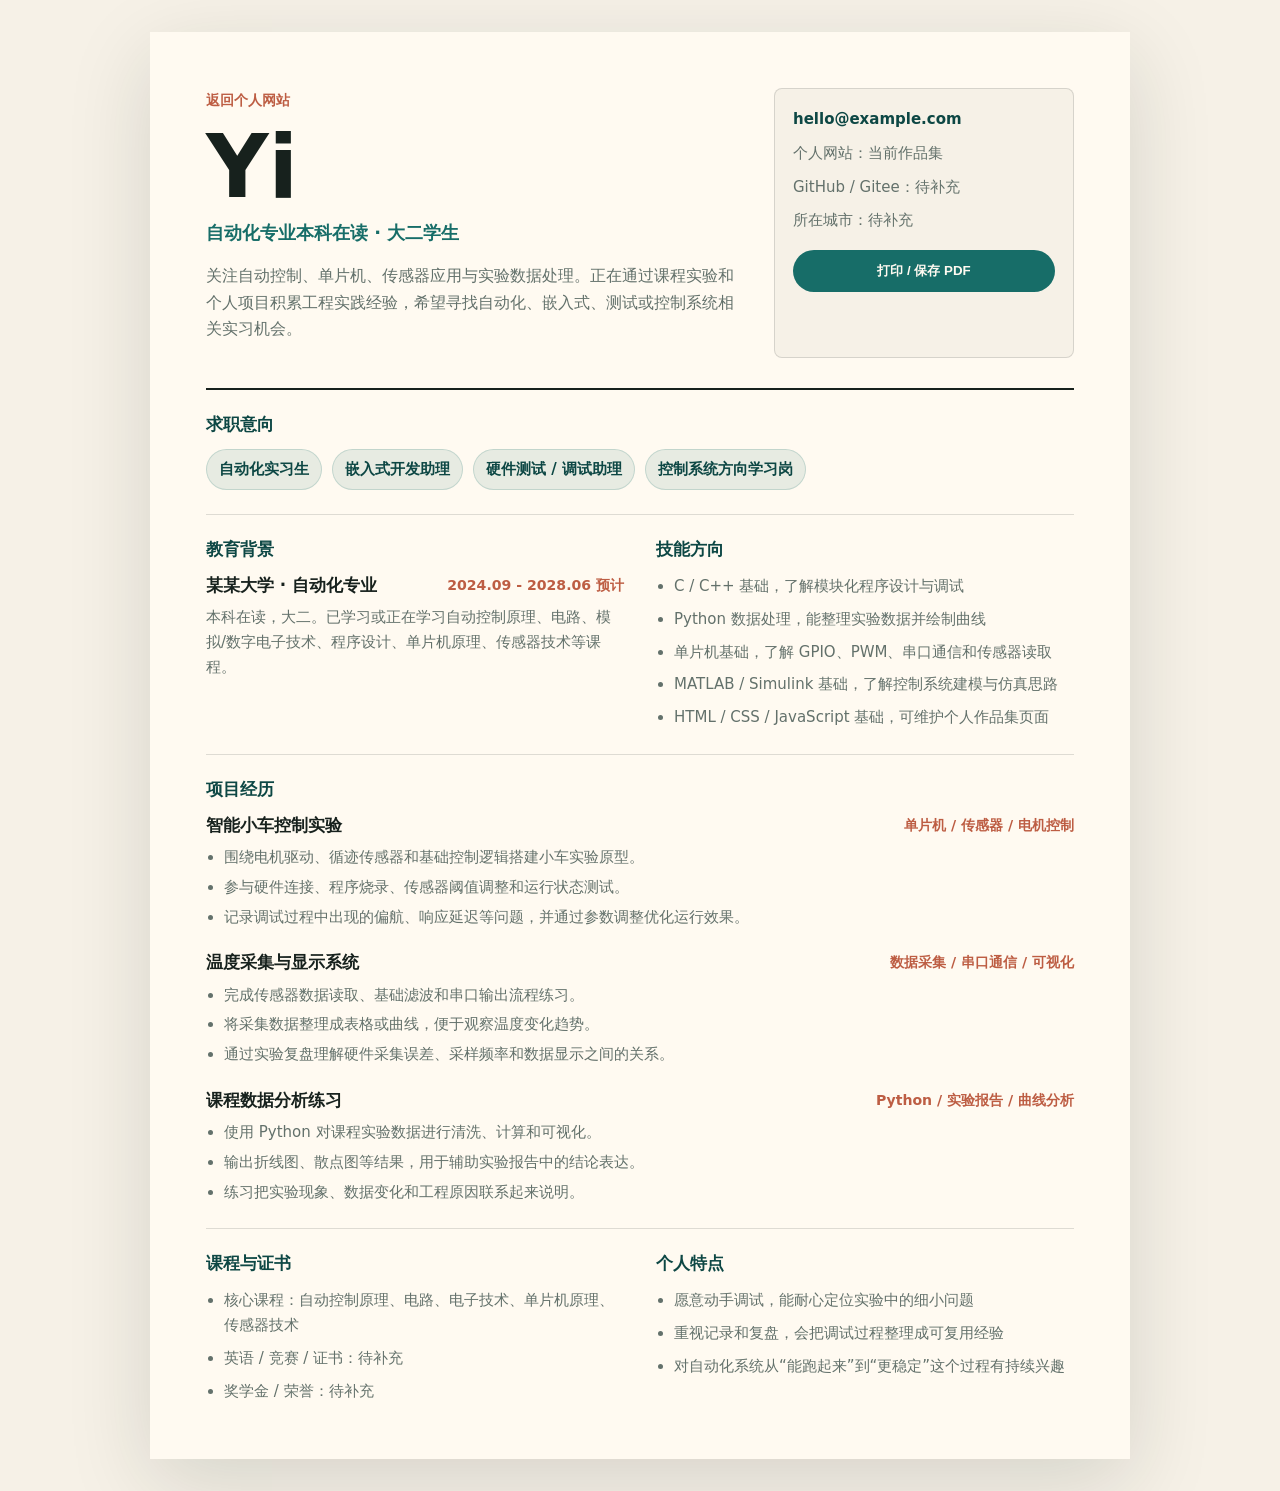
==== resume.html @ 299e54a9 "Publish personal website" ====
<!doctype html>
<html lang="zh-CN">
  <head>
    <meta charset="utf-8" />
    <meta name="viewport" content="width=device-width, initial-scale=1" />
    <title>Yi | 自动化专业学生简历</title>
    <meta
      name="description"
      content="Yi 的自动化专业学生简历，包含教育背景、技能、项目经历和联系方式。"
    />
    <link rel="stylesheet" href="resume.css" />
  </head>
  <body>
    <main class="resume-page" aria-label="个人简历">
      <header class="resume-header">
        <div>
          <a class="back-link" href="index.html">返回个人网站</a>
          <h1>Yi</h1>
          <p class="headline">自动化专业本科在读 · 大二学生</p>
          <p class="summary">
            关注自动控制、单片机、传感器应用与实验数据处理。正在通过课程实验和个人项目积累工程实践经验，希望寻找自动化、嵌入式、测试或控制系统相关实习机会。
          </p>
        </div>
        <aside class="contact-card" aria-label="联系方式">
          <a href="mailto:hello@example.com">hello@example.com</a>
          <span>个人网站：当前作品集</span>
          <span>GitHub / Gitee：待补充</span>
          <span>所在城市：待补充</span>
          <button type="button" onclick="window.print()">打印 / 保存 PDF</button>
        </aside>
      </header>

      <section class="resume-section">
        <h2>求职意向</h2>
        <div class="intent-list">
          <span>自动化实习生</span>
          <span>嵌入式开发助理</span>
          <span>硬件测试 / 调试助理</span>
          <span>控制系统方向学习岗</span>
        </div>
      </section>

      <section class="resume-section two-column">
        <div>
          <h2>教育背景</h2>
          <article class="item">
            <div class="item-title">
              <h3>某某大学 · 自动化专业</h3>
              <span>2024.09 - 2028.06 预计</span>
            </div>
            <p>
              本科在读，大二。已学习或正在学习自动控制原理、电路、模拟/数字电子技术、程序设计、单片机原理、传感器技术等课程。
            </p>
          </article>
        </div>
        <div>
          <h2>技能方向</h2>
          <ul class="skill-list">
            <li>C / C++ 基础，了解模块化程序设计与调试</li>
            <li>Python 数据处理，能整理实验数据并绘制曲线</li>
            <li>单片机基础，了解 GPIO、PWM、串口通信和传感器读取</li>
            <li>MATLAB / Simulink 基础，了解控制系统建模与仿真思路</li>
            <li>HTML / CSS / JavaScript 基础，可维护个人作品集页面</li>
          </ul>
        </div>
      </section>

      <section class="resume-section">
        <h2>项目经历</h2>
        <article class="item project">
          <div class="item-title">
            <h3>智能小车控制实验</h3>
            <span>单片机 / 传感器 / 电机控制</span>
          </div>
          <ul>
            <li>围绕电机驱动、循迹传感器和基础控制逻辑搭建小车实验原型。</li>
            <li>参与硬件连接、程序烧录、传感器阈值调整和运行状态测试。</li>
            <li>记录调试过程中出现的偏航、响应延迟等问题，并通过参数调整优化运行效果。</li>
          </ul>
        </article>
        <article class="item project">
          <div class="item-title">
            <h3>温度采集与显示系统</h3>
            <span>数据采集 / 串口通信 / 可视化</span>
          </div>
          <ul>
            <li>完成传感器数据读取、基础滤波和串口输出流程练习。</li>
            <li>将采集数据整理成表格或曲线，便于观察温度变化趋势。</li>
            <li>通过实验复盘理解硬件采集误差、采样频率和数据显示之间的关系。</li>
          </ul>
        </article>
        <article class="item project">
          <div class="item-title">
            <h3>课程数据分析练习</h3>
            <span>Python / 实验报告 / 曲线分析</span>
          </div>
          <ul>
            <li>使用 Python 对课程实验数据进行清洗、计算和可视化。</li>
            <li>输出折线图、散点图等结果，用于辅助实验报告中的结论表达。</li>
            <li>练习把实验现象、数据变化和工程原因联系起来说明。</li>
          </ul>
        </article>
      </section>

      <section class="resume-section two-column">
        <div>
          <h2>课程与证书</h2>
          <ul class="plain-list">
            <li>核心课程：自动控制原理、电路、电子技术、单片机原理、传感器技术</li>
            <li>英语 / 竞赛 / 证书：待补充</li>
            <li>奖学金 / 荣誉：待补充</li>
          </ul>
        </div>
        <div>
          <h2>个人特点</h2>
          <ul class="plain-list">
            <li>愿意动手调试，能耐心定位实验中的细小问题</li>
            <li>重视记录和复盘，会把调试过程整理成可复用经验</li>
            <li>对自动化系统从“能跑起来”到“更稳定”这个过程有持续兴趣</li>
          </ul>
        </div>
      </section>
    </main>
  </body>
</html>
---- resume.css ----
:root {
  color-scheme: light;
  --ink: #17211d;
  --muted: #63716b;
  --paper: #f6f1e7;
  --card: #fffaf1;
  --line: rgba(23, 33, 29, 0.14);
  --teal: #176d68;
  --teal-dark: #0d4744;
  --coral: #bd5d43;
  font-family: Inter, ui-sans-serif, system-ui, -apple-system, BlinkMacSystemFont, "Segoe UI", sans-serif;
}

* {
  box-sizing: border-box;
}

body {
  background: var(--paper);
  color: var(--ink);
  font-size: 15px;
  line-height: 1.65;
  margin: 0;
}

a {
  color: inherit;
  text-decoration: none;
}

.resume-page {
  background: var(--card);
  box-shadow: 0 24px 80px rgba(23, 33, 29, 0.14);
  margin: 32px auto;
  max-width: 980px;
  min-height: calc(100vh - 64px);
  padding: clamp(28px, 5vw, 56px);
}

.resume-header {
  border-bottom: 2px solid var(--ink);
  display: grid;
  gap: 32px;
  grid-template-columns: minmax(0, 1fr) 300px;
  padding-bottom: 30px;
}

.back-link {
  color: var(--coral);
  display: inline-block;
  font-size: 0.88rem;
  font-weight: 800;
  margin-bottom: 16px;
}

h1,
h2,
h3,
p {
  margin-top: 0;
}

h1 {
  font-size: clamp(3rem, 8vw, 5.4rem);
  letter-spacing: 0;
  line-height: 0.92;
  margin-bottom: 10px;
}

h2 {
  color: var(--teal-dark);
  font-size: 1.05rem;
  letter-spacing: 0;
  line-height: 1.25;
  margin-bottom: 14px;
}

h3 {
  font-size: 1.05rem;
  line-height: 1.35;
  margin-bottom: 0;
}

.headline {
  color: var(--teal);
  font-size: 1.12rem;
  font-weight: 800;
  margin-bottom: 16px;
}

.summary {
  color: var(--muted);
  font-size: 1rem;
  max-width: 650px;
}

.contact-card {
  align-content: start;
  background: var(--paper);
  border: 1px solid var(--line);
  border-radius: 8px;
  display: grid;
  gap: 9px;
  padding: 18px;
}

.contact-card a {
  color: var(--teal-dark);
  font-weight: 900;
  overflow-wrap: anywhere;
}

.contact-card span {
  color: var(--muted);
}

.contact-card button {
  background: var(--teal);
  border: 0;
  border-radius: 999px;
  color: #fffaf1;
  cursor: pointer;
  font-weight: 800;
  margin-top: 8px;
  min-height: 42px;
  padding: 10px 14px;
}

.resume-section {
  border-bottom: 1px solid var(--line);
  padding: 24px 0;
}

.resume-section:last-child {
  border-bottom: 0;
  padding-bottom: 0;
}

.two-column {
  display: grid;
  gap: 32px;
  grid-template-columns: minmax(0, 1fr) minmax(0, 1fr);
}

.intent-list {
  display: flex;
  flex-wrap: wrap;
  gap: 10px;
}

.intent-list span {
  background: rgba(23, 109, 104, 0.1);
  border: 1px solid rgba(23, 109, 104, 0.18);
  border-radius: 999px;
  color: var(--teal-dark);
  font-weight: 800;
  padding: 7px 12px;
}

.item + .item {
  margin-top: 22px;
}

.item-title {
  align-items: start;
  display: flex;
  gap: 16px;
  justify-content: space-between;
  margin-bottom: 8px;
}

.item-title span {
  color: var(--coral);
  flex: 0 0 auto;
  font-size: 0.88rem;
  font-weight: 800;
  text-align: right;
}

.item p,
li {
  color: var(--muted);
}

ul {
  margin: 0;
  padding-left: 18px;
}

.skill-list,
.plain-list {
  display: grid;
  gap: 8px;
}

.project ul {
  display: grid;
  gap: 5px;
}

@media (max-width: 760px) {
  .resume-page {
    margin: 0;
    min-height: 100vh;
  }

  .resume-header,
  .two-column {
    grid-template-columns: 1fr;
  }

  .item-title {
    display: block;
  }

  .item-title span {
    display: block;
    margin-top: 4px;
    text-align: left;
  }
}

@media print {
  @page {
    margin: 12mm;
    size: A4;
  }

  body {
    background: #fff;
    font-size: 12px;
  }

  .resume-page {
    box-shadow: none;
    margin: 0;
    max-width: none;
    min-height: 0;
    padding: 0;
  }

  .back-link,
  .contact-card button {
    display: none;
  }

  .resume-header {
    gap: 18px;
    grid-template-columns: minmax(0, 1fr) 250px;
    padding-bottom: 16px;
  }

  h1 {
    font-size: 44px;
  }

  .headline,
  .summary {
    margin-bottom: 8px;
  }

  .resume-section {
    padding: 14px 0;
  }

  .item + .item {
    margin-top: 12px;
  }
}
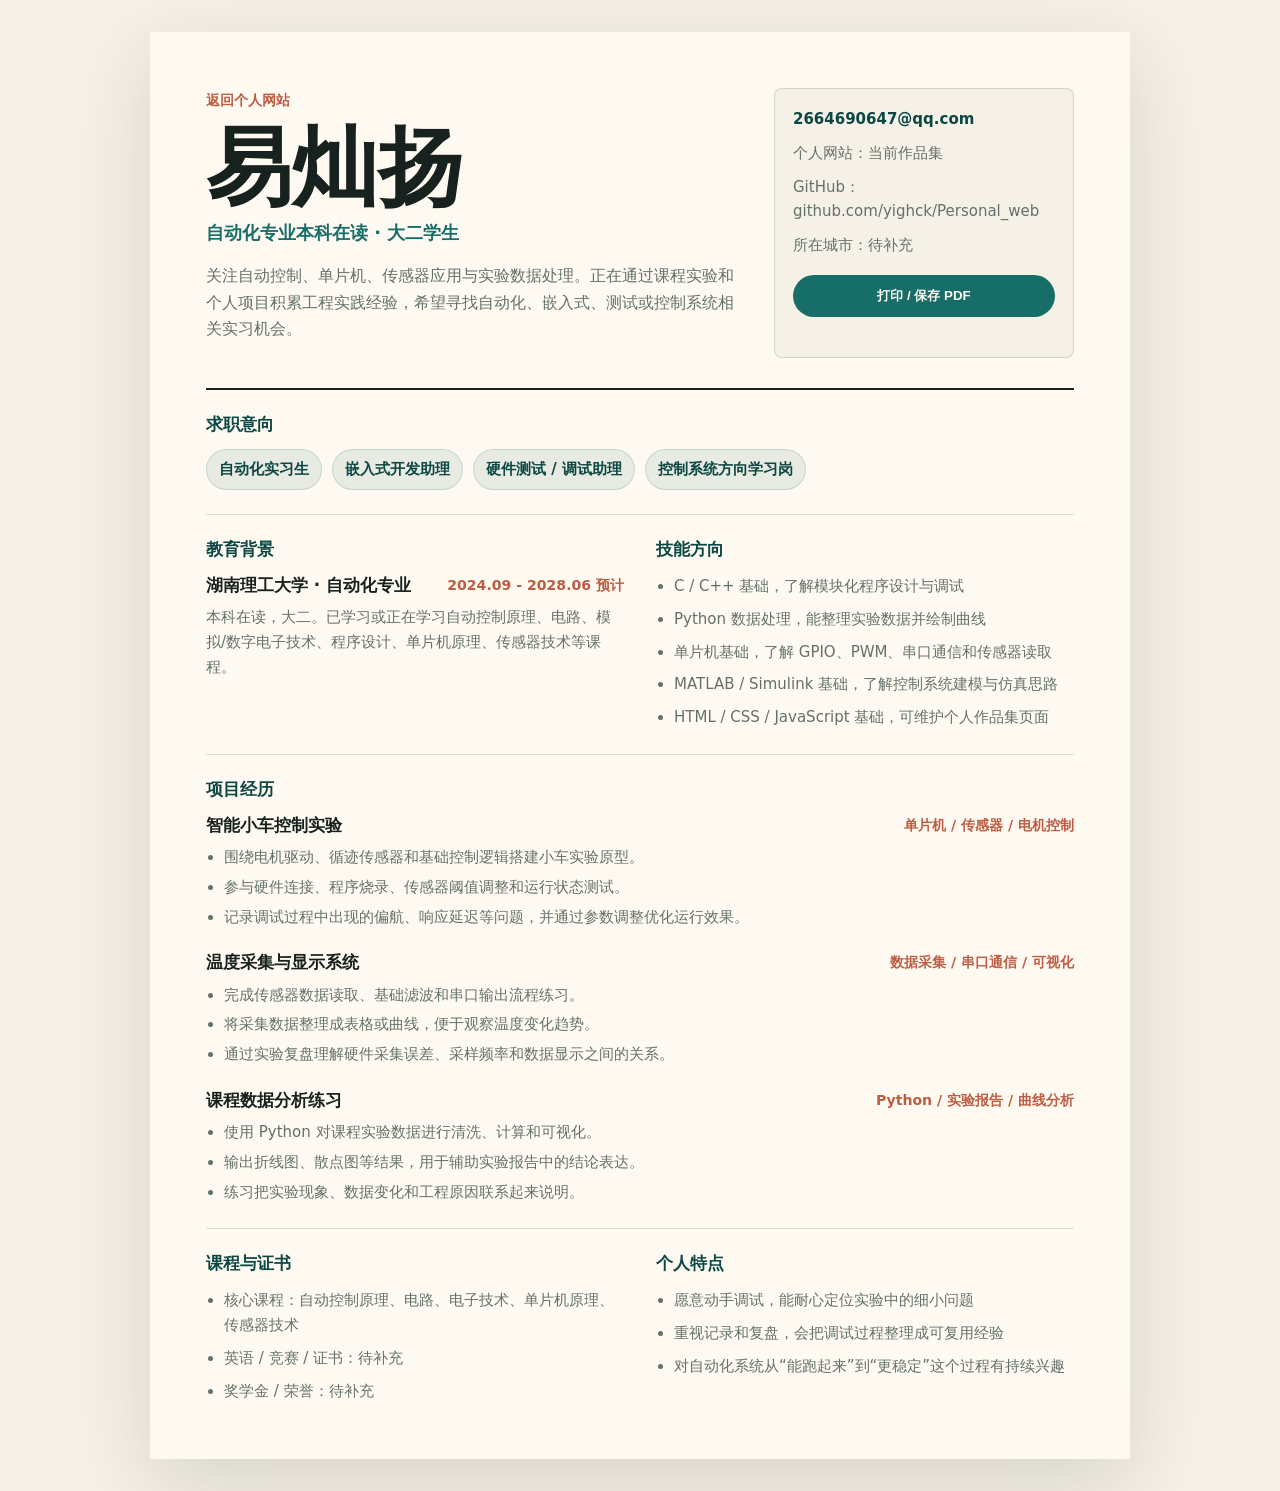
==== commit ea6622a5: "Update personal information" ====
--- a/resume.html
+++ b/resume.html
@@ -3,10 +3,10 @@
   <head>
     <meta charset="utf-8" />
     <meta name="viewport" content="width=device-width, initial-scale=1" />
-    <title>Yi | 自动化专业学生简历</title>
+    <title>易灿扬 | 自动化专业学生简历</title>
     <meta
       name="description"
-      content="Yi 的自动化专业学生简历，包含教育背景、技能、项目经历和联系方式。"
+      content="易灿扬的自动化专业学生简历，包含教育背景、技能、项目经历和联系方式。"
     />
     <link rel="stylesheet" href="resume.css" />
   </head>
@@ -15,16 +15,16 @@
       <header class="resume-header">
         <div>
           <a class="back-link" href="index.html">返回个人网站</a>
-          <h1>Yi</h1>
+          <h1>易灿扬</h1>
           <p class="headline">自动化专业本科在读 · 大二学生</p>
           <p class="summary">
             关注自动控制、单片机、传感器应用与实验数据处理。正在通过课程实验和个人项目积累工程实践经验，希望寻找自动化、嵌入式、测试或控制系统相关实习机会。
           </p>
         </div>
         <aside class="contact-card" aria-label="联系方式">
-          <a href="mailto:hello@example.com">hello@example.com</a>
+          <a href="mailto:2664690647@qq.com">2664690647@qq.com</a>
           <span>个人网站：当前作品集</span>
-          <span>GitHub / Gitee：待补充</span>
+          <span>GitHub：github.com/yighck/Personal_web</span>
           <span>所在城市：待补充</span>
           <button type="button" onclick="window.print()">打印 / 保存 PDF</button>
         </aside>
@@ -45,7 +45,7 @@
           <h2>教育背景</h2>
           <article class="item">
             <div class="item-title">
-              <h3>某某大学 · 自动化专业</h3>
+              <h3>湖南理工大学 · 自动化专业</h3>
               <span>2024.09 - 2028.06 预计</span>
             </div>
             <p>
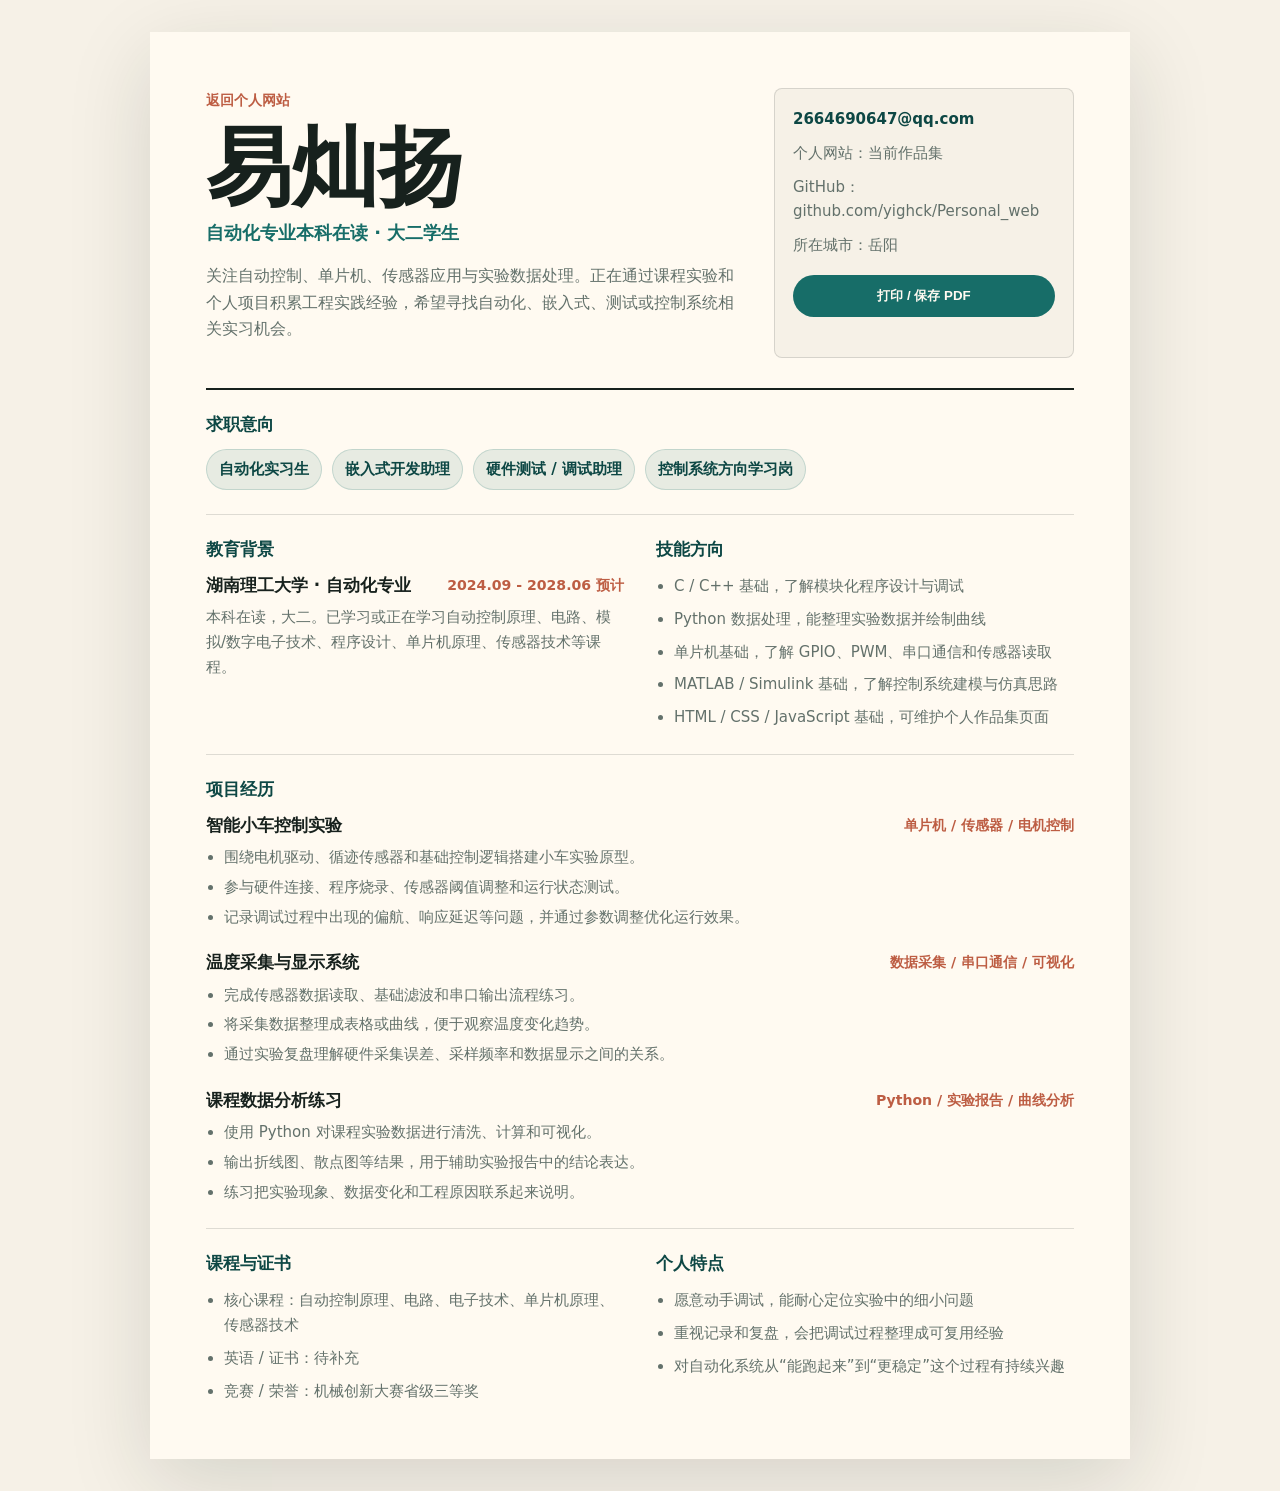
==== commit c4fb16d9: "Update resume city and award" ====
--- a/resume.html
+++ b/resume.html
@@ -25,7 +25,7 @@
           <a href="mailto:2664690647@qq.com">2664690647@qq.com</a>
           <span>个人网站：当前作品集</span>
           <span>GitHub：github.com/yighck/Personal_web</span>
-          <span>所在城市：待补充</span>
+          <span>所在城市：岳阳</span>
           <button type="button" onclick="window.print()">打印 / 保存 PDF</button>
         </aside>
       </header>
@@ -107,8 +107,8 @@
           <h2>课程与证书</h2>
           <ul class="plain-list">
             <li>核心课程：自动控制原理、电路、电子技术、单片机原理、传感器技术</li>
-            <li>英语 / 竞赛 / 证书：待补充</li>
-            <li>奖学金 / 荣誉：待补充</li>
+            <li>英语 / 证书：待补充</li>
+            <li>竞赛 / 荣誉：机械创新大赛省级三等奖</li>
           </ul>
         </div>
         <div>
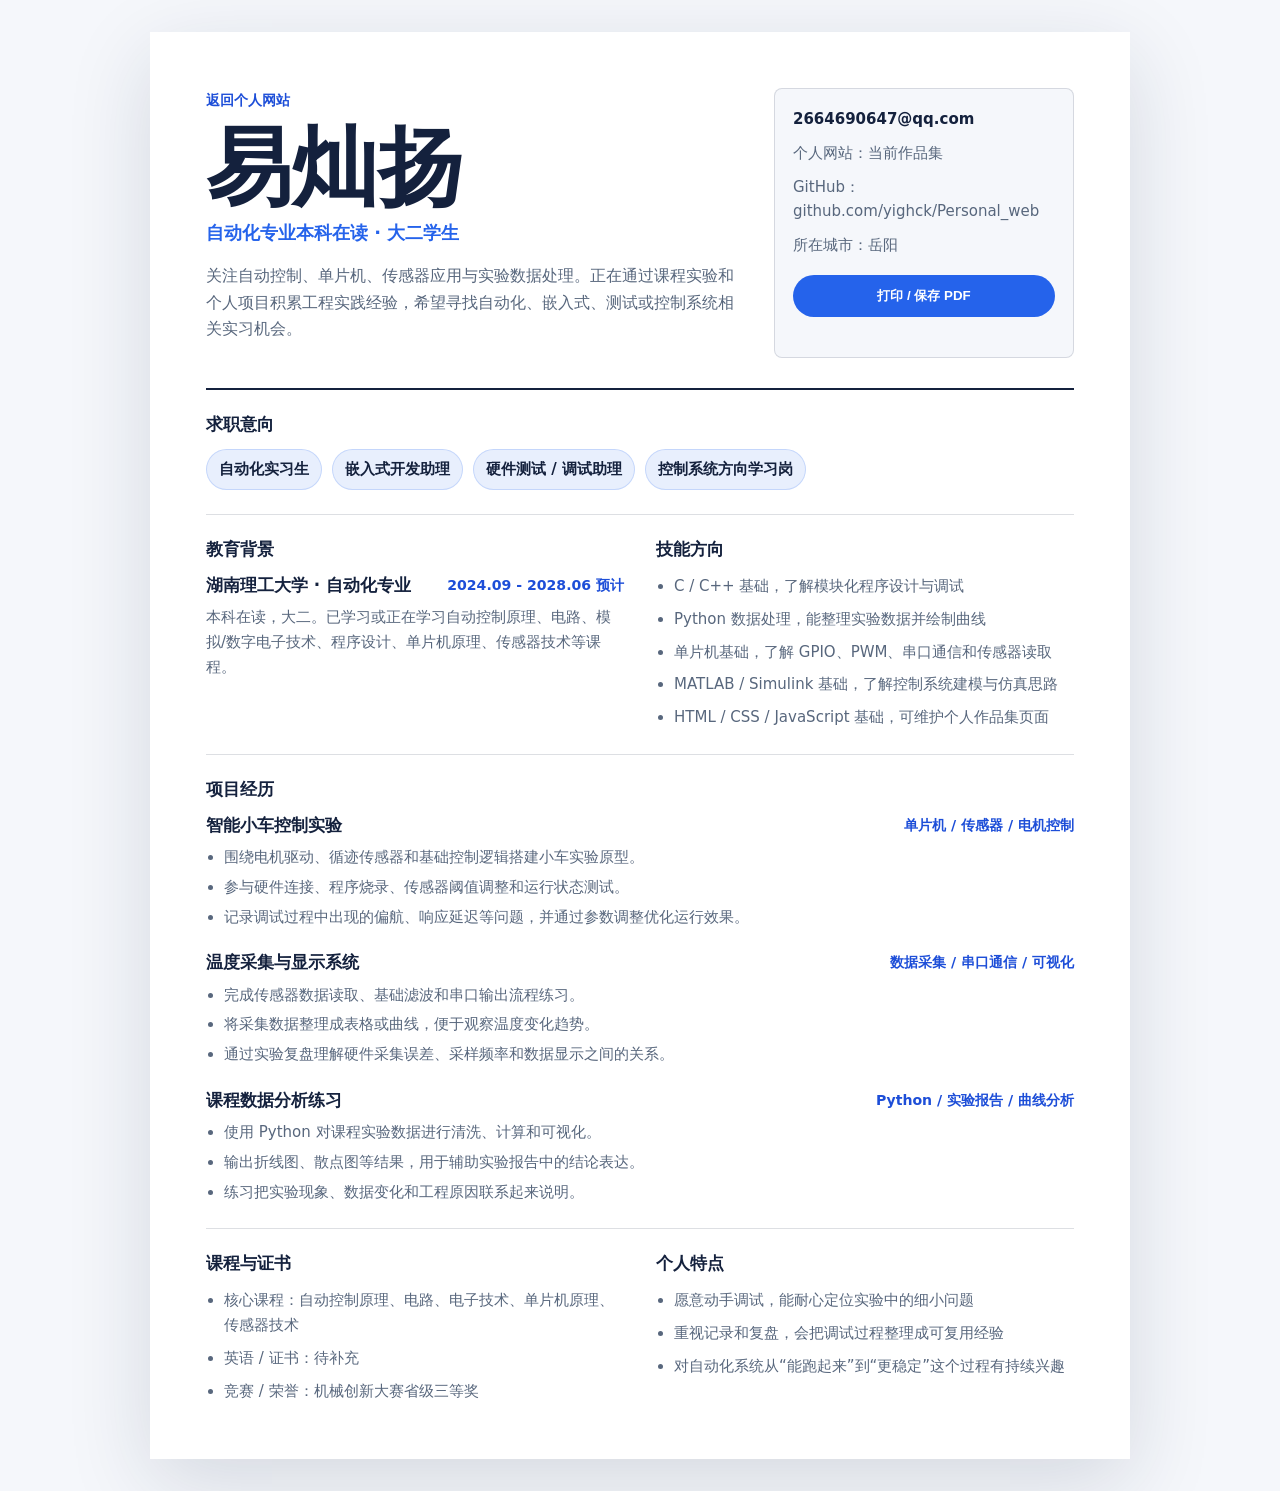
==== commit cd7b0653: "Unify portfolio and resume with a mist-white and navy blue palette" ====
--- a/resume.html
+++ b/resume.html
@@ -8,7 +8,12 @@
       name="description"
       content="易灿扬的自动化专业学生简历，包含教育背景、技能、项目经历和联系方式。"
     />
-    <link rel="stylesheet" href="resume.css" />
+    <link rel="icon" href="data:image/svg+xml,<svg xmlns='http://www.w3.org/2000/svg' viewBox='0 0 100 100'><circle cx='50' cy='50' r='48' fill='%232563eb'/><text x='50' y='68' text-anchor='middle' font-family='Arial,sans-serif' font-size='56' font-weight='900' fill='white'>Y</text></svg>" />
+    <meta property="og:type" content="website" />
+    <meta property="og:title" content="易灿扬 | 自动化专业学生简历" />
+    <meta property="og:description" content="湖南理工大学自动化专业大二学生简历，包含教育背景、技能、项目经历。" />
+    <meta property="og:url" content="https://yighck.github.io/Personal_web/resume.html" />
+    <link rel="stylesheet" href="resume.css?v=20260921-blue" />
   </head>
   <body>
     <main class="resume-page" aria-label="个人简历">
--- a/resume.css
+++ b/resume.css
@@ -1,13 +1,13 @@
 :root {
   color-scheme: light;
-  --ink: #17211d;
-  --muted: #63716b;
-  --paper: #f6f1e7;
-  --card: #fffaf1;
-  --line: rgba(23, 33, 29, 0.14);
-  --teal: #176d68;
-  --teal-dark: #0d4744;
-  --coral: #bd5d43;
+  --ink: #14213d;
+  --muted: #58677d;
+  --paper: #f5f7fb;
+  --card: #ffffff;
+  --line: rgba(20, 33, 61, 0.14);
+  --accent: #2563eb;
+  --navy: #14213d;
+  --accent-hover: #1d4ed8;
   font-family: Inter, ui-sans-serif, system-ui, -apple-system, BlinkMacSystemFont, "Segoe UI", sans-serif;
 }
 
@@ -30,7 +30,7 @@
 
 .resume-page {
   background: var(--card);
-  box-shadow: 0 24px 80px rgba(23, 33, 29, 0.14);
+  box-shadow: 0 24px 80px rgba(20, 33, 61, 0.14);
   margin: 32px auto;
   max-width: 980px;
   min-height: calc(100vh - 64px);
@@ -46,7 +46,7 @@
 }
 
 .back-link {
-  color: var(--coral);
+  color: var(--accent-hover);
   display: inline-block;
   font-size: 0.88rem;
   font-weight: 800;
@@ -68,7 +68,7 @@
 }
 
 h2 {
-  color: var(--teal-dark);
+  color: var(--navy);
   font-size: 1.05rem;
   letter-spacing: 0;
   line-height: 1.25;
@@ -82,7 +82,7 @@
 }
 
 .headline {
-  color: var(--teal);
+  color: var(--accent);
   font-size: 1.12rem;
   font-weight: 800;
   margin-bottom: 16px;
@@ -105,7 +105,7 @@
 }
 
 .contact-card a {
-  color: var(--teal-dark);
+  color: var(--navy);
   font-weight: 900;
   overflow-wrap: anywhere;
 }
@@ -115,10 +115,10 @@
 }
 
 .contact-card button {
-  background: var(--teal);
+  background: var(--accent);
   border: 0;
   border-radius: 999px;
-  color: #fffaf1;
+  color: #ffffff;
   cursor: pointer;
   font-weight: 800;
   margin-top: 8px;
@@ -149,10 +149,10 @@
 }
 
 .intent-list span {
-  background: rgba(23, 109, 104, 0.1);
-  border: 1px solid rgba(23, 109, 104, 0.18);
+  background: rgba(37, 99, 235, 0.1);
+  border: 1px solid rgba(37, 99, 235, 0.18);
   border-radius: 999px;
-  color: var(--teal-dark);
+  color: var(--navy);
   font-weight: 800;
   padding: 7px 12px;
 }
@@ -170,7 +170,7 @@
 }
 
 .item-title span {
-  color: var(--coral);
+  color: var(--accent-hover);
   flex: 0 0 auto;
   font-size: 0.88rem;
   font-weight: 800;
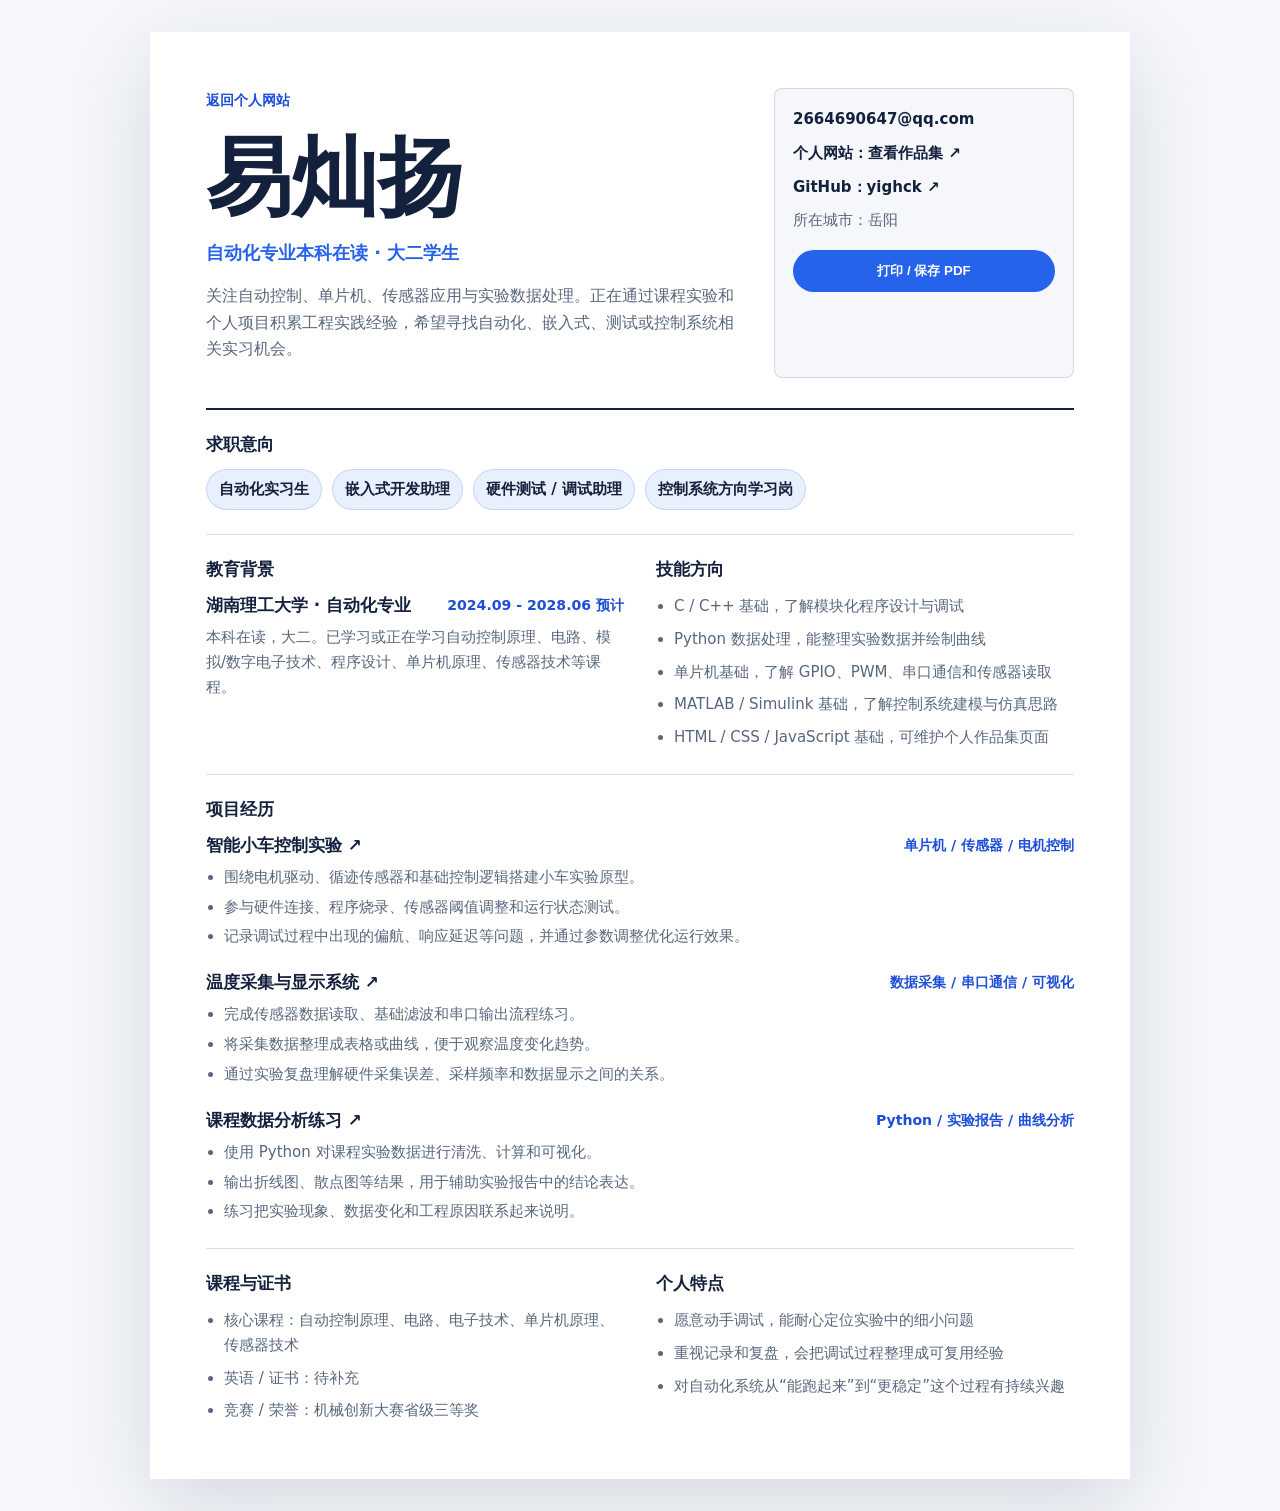
==== commit 539b3c16: "Improve portfolio layout, add project notes, and simplify responsive interactions" ====
--- a/resume.html
+++ b/resume.html
@@ -13,7 +13,7 @@
     <meta property="og:title" content="易灿扬 | 自动化专业学生简历" />
     <meta property="og:description" content="湖南理工大学自动化专业大二学生简历，包含教育背景、技能、项目经历。" />
     <meta property="og:url" content="https://yighck.github.io/Personal_web/resume.html" />
-    <link rel="stylesheet" href="resume.css?v=20260921-blue" />
+    <link rel="stylesheet" href="resume.css?v=20260921-ui2" />
   </head>
   <body>
     <main class="resume-page" aria-label="个人简历">
@@ -28,8 +28,8 @@
         </div>
         <aside class="contact-card" aria-label="联系方式">
           <a href="mailto:2664690647@qq.com">2664690647@qq.com</a>
-          <span>个人网站：当前作品集</span>
-          <span>GitHub：github.com/yighck/Personal_web</span>
+          <a href="index.html">个人网站：查看作品集 ↗</a>
+          <a href="https://github.com/yighck">GitHub：yighck ↗</a>
           <span>所在城市：岳阳</span>
           <button type="button" onclick="window.print()">打印 / 保存 PDF</button>
         </aside>
@@ -74,7 +74,7 @@
         <h2>项目经历</h2>
         <article class="item project">
           <div class="item-title">
-            <h3>智能小车控制实验</h3>
+            <h3><a href="projects.html#car">智能小车控制实验 ↗</a></h3>
             <span>单片机 / 传感器 / 电机控制</span>
           </div>
           <ul>
@@ -85,7 +85,7 @@
         </article>
         <article class="item project">
           <div class="item-title">
-            <h3>温度采集与显示系统</h3>
+            <h3><a href="projects.html#temperature">温度采集与显示系统 ↗</a></h3>
             <span>数据采集 / 串口通信 / 可视化</span>
           </div>
           <ul>
@@ -96,7 +96,7 @@
         </article>
         <article class="item project">
           <div class="item-title">
-            <h3>课程数据分析练习</h3>
+            <h3><a href="projects.html#data">课程数据分析练习 ↗</a></h3>
             <span>Python / 实验报告 / 曲线分析</span>
           </div>
           <ul>
--- a/resume.css
+++ b/resume.css
@@ -63,7 +63,7 @@
 h1 {
   font-size: clamp(3rem, 8vw, 5.4rem);
   letter-spacing: 0;
-  line-height: 0.92;
+  line-height: 1.15;
   margin-bottom: 10px;
 }
 
@@ -267,3 +267,6 @@
     margin-top: 12px;
   }
 }
+
+:where(a, button):focus-visible { outline: 3px solid var(--accent); outline-offset: 4px; }
+.contact-card button:hover { background: var(--accent-hover); }
